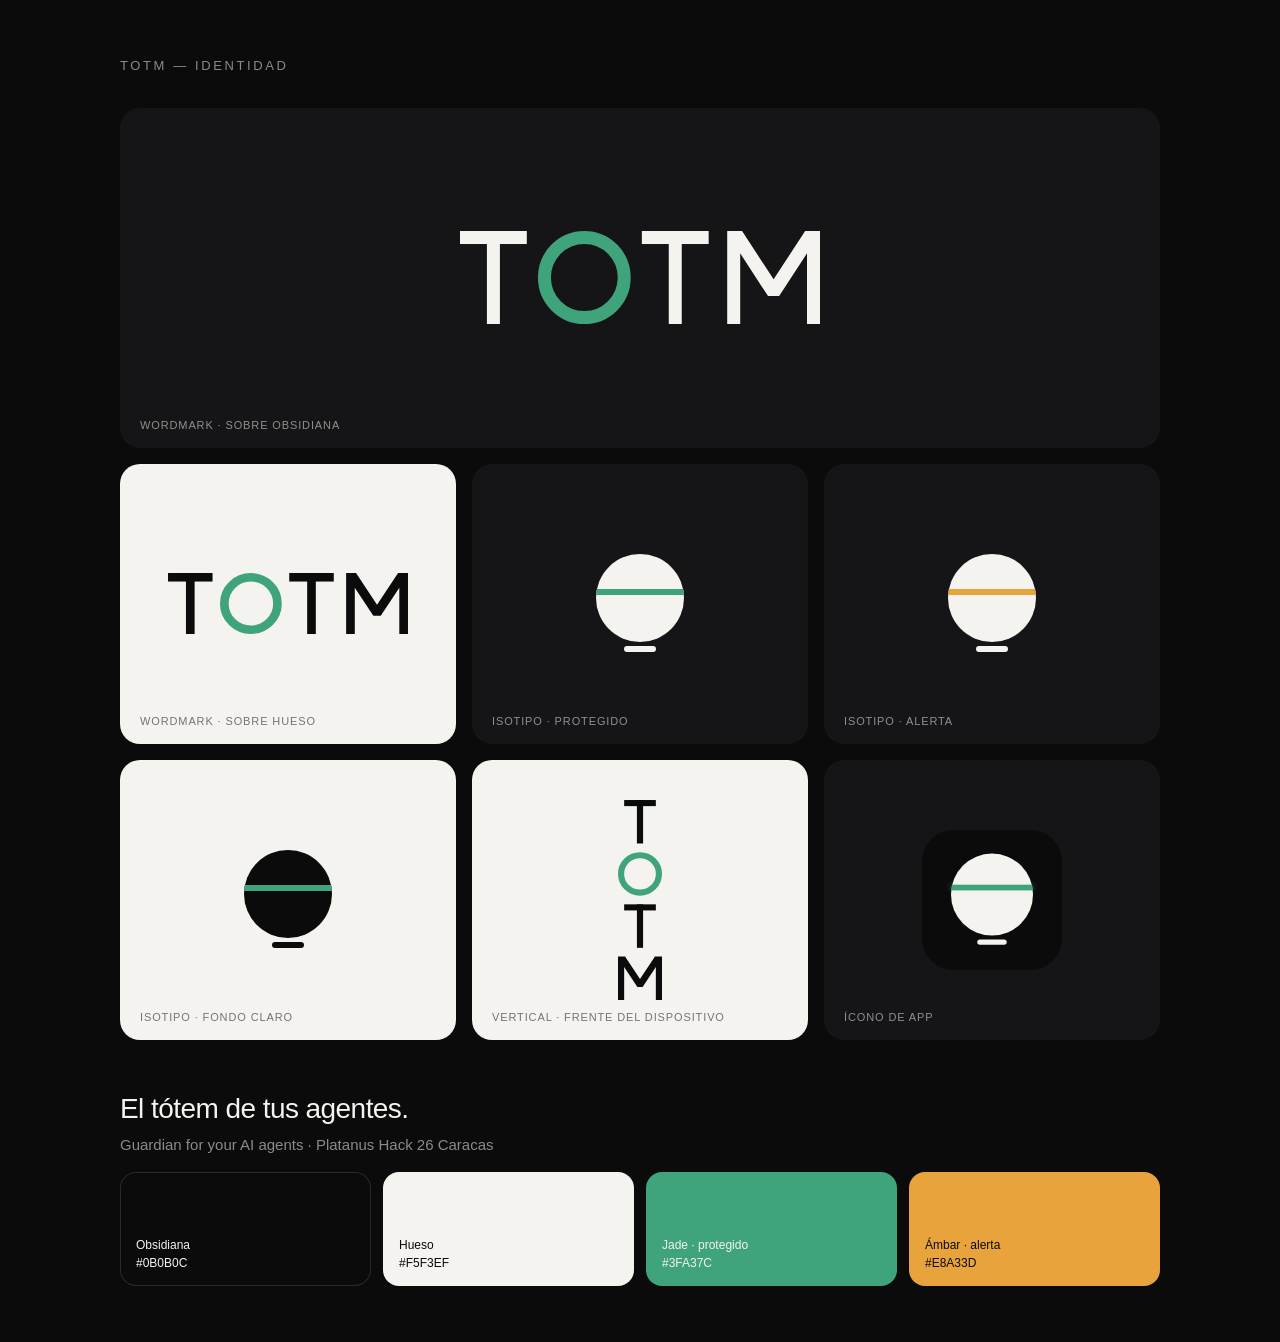
==== brand/index.html @ 93d0ed37 "Add TOTM brand, responsive app UI prototype and Meshy 3D generator - brand/: wordmark with jade O ri" ====
<!doctype html>
<html lang="es"><head><meta charset="utf-8"><meta name="viewport" content="width=device-width,initial-scale=1">
<title>TOTM · Marca</title>
<style>
  body{margin:0;font:15px/1.5 -apple-system,BlinkMacSystemFont,"Inter","Segoe UI",sans-serif;background:#0B0B0C;color:#F5F3EF}
  main{max-width:1040px;margin:0 auto;padding:56px 24px}
  h1{font-size:13px;letter-spacing:.2em;text-transform:uppercase;color:#8a8a8f;font-weight:500;margin:0 0 32px}
  .grid{display:grid;grid-template-columns:repeat(auto-fit,minmax(300px,1fr));gap:16px}
  .tile{border-radius:20px;padding:40px;display:flex;align-items:center;justify-content:center;min-height:200px;position:relative}
  .tile small{position:absolute;left:20px;bottom:14px;font-size:11px;letter-spacing:.08em;opacity:.55}
  .dark{background:#151517}.light{background:#F5F3EF;color:#0B0B0C}
  .sw{display:flex;gap:12px;flex-wrap:wrap;margin-top:16px}.sw div{flex:1 1 140px;border-radius:16px;padding:64px 16px 14px;font-size:12px}
  p.t{font-size:28px;letter-spacing:-.02em;margin:48px 0 4px}p.s{color:#8a8a8f;margin:0}
</style></head><body><main>
<h1>TOTM — identidad</h1>
<div class="grid">
  <div class="tile dark" style="grid-column:1/-1;min-height:260px"><img src="totm-wordmark-dark.svg" width="360" alt="TOTM"><small>WORDMARK · SOBRE OBSIDIANA</small></div>
  <div class="tile light"><img src="totm-wordmark-light.svg" width="240" alt=""><small>WORDMARK · SOBRE HUESO</small></div>
  <div class="tile dark"><img src="totm-mark.svg" width="120" alt=""><small>ISOTIPO · PROTEGIDO</small></div>
  <div class="tile dark"><img src="totm-mark-alert.svg" width="120" alt=""><small>ISOTIPO · ALERTA</small></div>
  <div class="tile light"><img src="totm-mark-light.svg" width="120" alt=""><small>ISOTIPO · FONDO CLARO</small></div>
  <div class="tile light"><img src="totm-vertical.svg" height="200" alt=""><small>VERTICAL · FRENTE DEL DISPOSITIVO</small></div>
  <div class="tile dark"><img src="totm-app-icon.svg" width="140" alt=""><small>ÍCONO DE APP</small></div>
</div>
<p class="t">El tótem de tus agentes.</p><p class="s">Guardian for your AI agents · Platanus Hack 26 Caracas</p>
<div class="sw">
  <div style="background:#0B0B0C;box-shadow:inset 0 0 0 1px #2a2a2e">Obsidiana<br>#0B0B0C</div>
  <div style="background:#F5F3EF;color:#0B0B0C">Hueso<br>#F5F3EF</div>
  <div style="background:#3FA37C">Jade · protegido<br>#3FA37C</div>
  <div style="background:#E8A33D;color:#0B0B0C">Ámbar · alerta<br>#E8A33D</div>
</div>
</main></body></html>
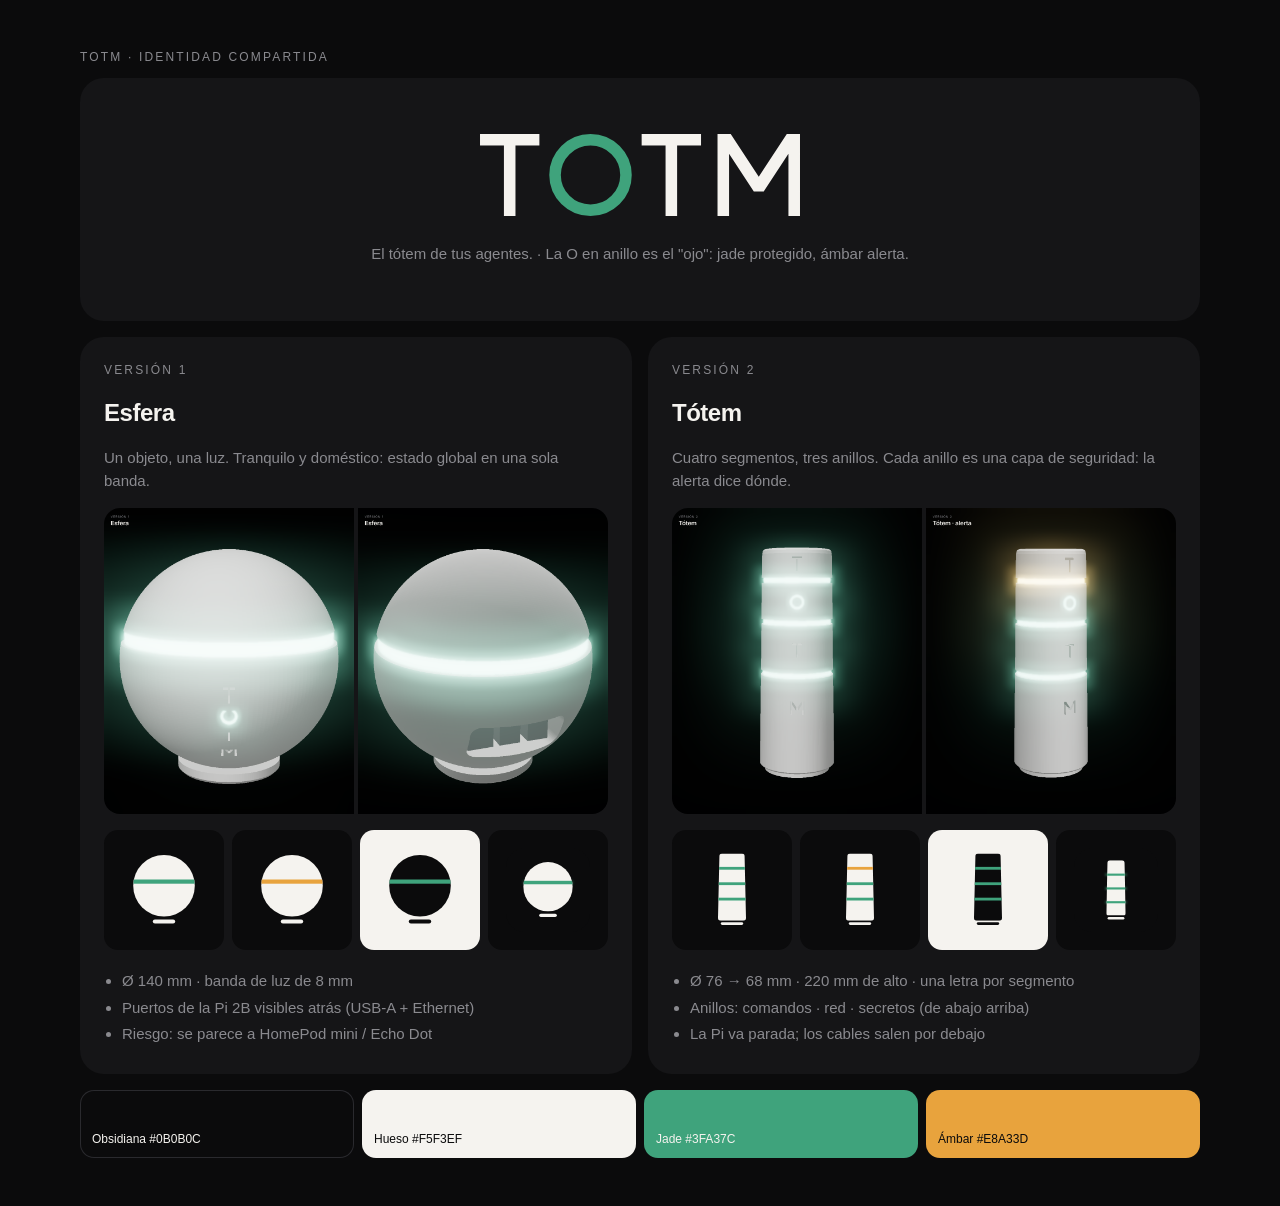
==== commit 17bd184a: "Add two design versions: sphere (V1) and totem (V2) - totm-3d/cad/build.py: parametric 3D models (no" ====
--- a/brand/index.html
+++ b/brand/index.html
@@ -1,32 +1,72 @@
 <!doctype html>
 <html lang="es"><head><meta charset="utf-8"><meta name="viewport" content="width=device-width,initial-scale=1">
-<title>TOTM · Marca</title>
+<title>TOTM · Dos versiones</title>
 <style>
-  body{margin:0;font:15px/1.5 -apple-system,BlinkMacSystemFont,"Inter","Segoe UI",sans-serif;background:#0B0B0C;color:#F5F3EF}
-  main{max-width:1040px;margin:0 auto;padding:56px 24px}
-  h1{font-size:13px;letter-spacing:.2em;text-transform:uppercase;color:#8a8a8f;font-weight:500;margin:0 0 32px}
-  .grid{display:grid;grid-template-columns:repeat(auto-fit,minmax(300px,1fr));gap:16px}
-  .tile{border-radius:20px;padding:40px;display:flex;align-items:center;justify-content:center;min-height:200px;position:relative}
-  .tile small{position:absolute;left:20px;bottom:14px;font-size:11px;letter-spacing:.08em;opacity:.55}
-  .dark{background:#151517}.light{background:#F5F3EF;color:#0B0B0C}
-  .sw{display:flex;gap:12px;flex-wrap:wrap;margin-top:16px}.sw div{flex:1 1 140px;border-radius:16px;padding:64px 16px 14px;font-size:12px}
-  p.t{font-size:28px;letter-spacing:-.02em;margin:48px 0 4px}p.s{color:#8a8a8f;margin:0}
+  :root{--bg:#0B0B0C;--card:#151517;--text:#F5F3EF;--muted:#8a8a8f}
+  body{margin:0;font:15px/1.5 -apple-system,BlinkMacSystemFont,"Inter","Segoe UI",sans-serif;background:var(--bg);color:var(--text)}
+  main{max-width:1120px;margin:0 auto;padding:48px 16px}
+  .eyebrow{font-size:12px;letter-spacing:.18em;text-transform:uppercase;color:var(--muted);margin:0 0 12px}
+  .hero{background:var(--card);border-radius:24px;padding:56px 24px;text-align:center}
+  .hero img{width:min(320px,70%)}
+  .hero p{color:var(--muted);margin:20px 0 0}
+  .cols{display:grid;grid-template-columns:1fr 1fr;gap:16px;margin-top:16px}
+  .col{background:var(--card);border-radius:24px;padding:24px;display:flex;flex-direction:column;gap:16px}
+  .col h2{margin:0;font-size:24px;letter-spacing:-.02em}
+  .col p{margin:0;color:var(--muted)}
+  .render{border-radius:16px;overflow:hidden;display:grid;grid-template-columns:1fr 1fr;gap:4px}
+  .render img{width:100%;display:block;aspect-ratio:9/11;object-fit:cover}
+  .marks{display:grid;grid-template-columns:repeat(4,1fr);gap:8px}
+  .marks div{border-radius:14px;aspect-ratio:1;display:grid;place-items:center;background:#0B0B0C}
+  .marks div.l{background:#F5F3EF}
+  .marks img{width:70%}
+  .marks small,.render+small{font-size:11px;color:var(--muted)}
+  ul{margin:0;padding-left:18px;color:var(--muted)} li{margin:4px 0}
+  .sw{display:flex;gap:8px;margin-top:16px}.sw div{flex:1;border-radius:14px;padding:40px 12px 10px;font-size:12px}
+  @media (max-width:760px){.cols{grid-template-columns:1fr}}
 </style></head><body><main>
-<h1>TOTM — identidad</h1>
-<div class="grid">
-  <div class="tile dark" style="grid-column:1/-1;min-height:260px"><img src="totm-wordmark-dark.svg" width="360" alt="TOTM"><small>WORDMARK · SOBRE OBSIDIANA</small></div>
-  <div class="tile light"><img src="totm-wordmark-light.svg" width="240" alt=""><small>WORDMARK · SOBRE HUESO</small></div>
-  <div class="tile dark"><img src="totm-mark.svg" width="120" alt=""><small>ISOTIPO · PROTEGIDO</small></div>
-  <div class="tile dark"><img src="totm-mark-alert.svg" width="120" alt=""><small>ISOTIPO · ALERTA</small></div>
-  <div class="tile light"><img src="totm-mark-light.svg" width="120" alt=""><small>ISOTIPO · FONDO CLARO</small></div>
-  <div class="tile light"><img src="totm-vertical.svg" height="200" alt=""><small>VERTICAL · FRENTE DEL DISPOSITIVO</small></div>
-  <div class="tile dark"><img src="totm-app-icon.svg" width="140" alt=""><small>ÍCONO DE APP</small></div>
+<p class="eyebrow">TOTM · identidad compartida</p>
+<div class="hero">
+  <img src="totm-wordmark-dark.svg" alt="TOTM">
+  <p>El tótem de tus agentes. · La O en anillo es el "ojo": jade protegido, ámbar alerta.</p>
 </div>
-<p class="t">El tótem de tus agentes.</p><p class="s">Guardian for your AI agents · Platanus Hack 26 Caracas</p>
+
+<div class="cols">
+  <section class="col">
+    <p class="eyebrow">Versión 1</p>
+    <h2>Esfera</h2>
+    <p>Un objeto, una luz. Tranquilo y doméstico: estado global en una sola banda.</p>
+    <div class="render"><img src="renders/v1-esfera-frente.png" alt="Esfera, frente"><img src="renders/v1-esfera-atras.png" alt="Esfera, atrás con puertos"></div>
+    <div class="marks">
+      <div><img src="totm-mark.svg" alt=""></div><div><img src="totm-mark-alert.svg" alt=""></div>
+      <div class="l"><img src="totm-mark-light.svg" alt=""></div><div><img src="totm-app-icon.svg" alt=""></div>
+    </div>
+    <ul>
+      <li>Ø 140 mm · banda de luz de 8 mm</li>
+      <li>Puertos de la Pi 2B visibles atrás (USB-A + Ethernet)</li>
+      <li>Riesgo: se parece a HomePod mini / Echo Dot</li>
+    </ul>
+  </section>
+  <section class="col">
+    <p class="eyebrow">Versión 2</p>
+    <h2>Tótem</h2>
+    <p>Cuatro segmentos, tres anillos. Cada anillo es una capa de seguridad: la alerta dice dónde.</p>
+    <div class="render"><img src="renders/v2-totem-frente.png" alt="Tótem, frente"><img src="renders/v2-totem-alerta.png" alt="Tótem en alerta, capa de secretos en ámbar"></div>
+    <div class="marks">
+      <div><img src="totm-totem-mark.svg" alt=""></div><div><img src="totm-totem-mark-alert.svg" alt=""></div>
+      <div class="l"><img src="totm-totem-mark-light.svg" alt=""></div><div><img src="totm-totem-app-icon.svg" alt=""></div>
+    </div>
+    <ul>
+      <li>Ø 76 → 68 mm · 220 mm de alto · una letra por segmento</li>
+      <li>Anillos: comandos · red · secretos (de abajo arriba)</li>
+      <li>La Pi va parada; los cables salen por debajo</li>
+    </ul>
+  </section>
+</div>
+
 <div class="sw">
-  <div style="background:#0B0B0C;box-shadow:inset 0 0 0 1px #2a2a2e">Obsidiana<br>#0B0B0C</div>
-  <div style="background:#F5F3EF;color:#0B0B0C">Hueso<br>#F5F3EF</div>
-  <div style="background:#3FA37C">Jade · protegido<br>#3FA37C</div>
-  <div style="background:#E8A33D;color:#0B0B0C">Ámbar · alerta<br>#E8A33D</div>
+  <div style="background:#0B0B0C;box-shadow:inset 0 0 0 1px #2a2a2e">Obsidiana #0B0B0C</div>
+  <div style="background:#F5F3EF;color:#0B0B0C">Hueso #F5F3EF</div>
+  <div style="background:#3FA37C">Jade #3FA37C</div>
+  <div style="background:#E8A33D;color:#0B0B0C">Ámbar #E8A33D</div>
 </div>
 </main></body></html>
